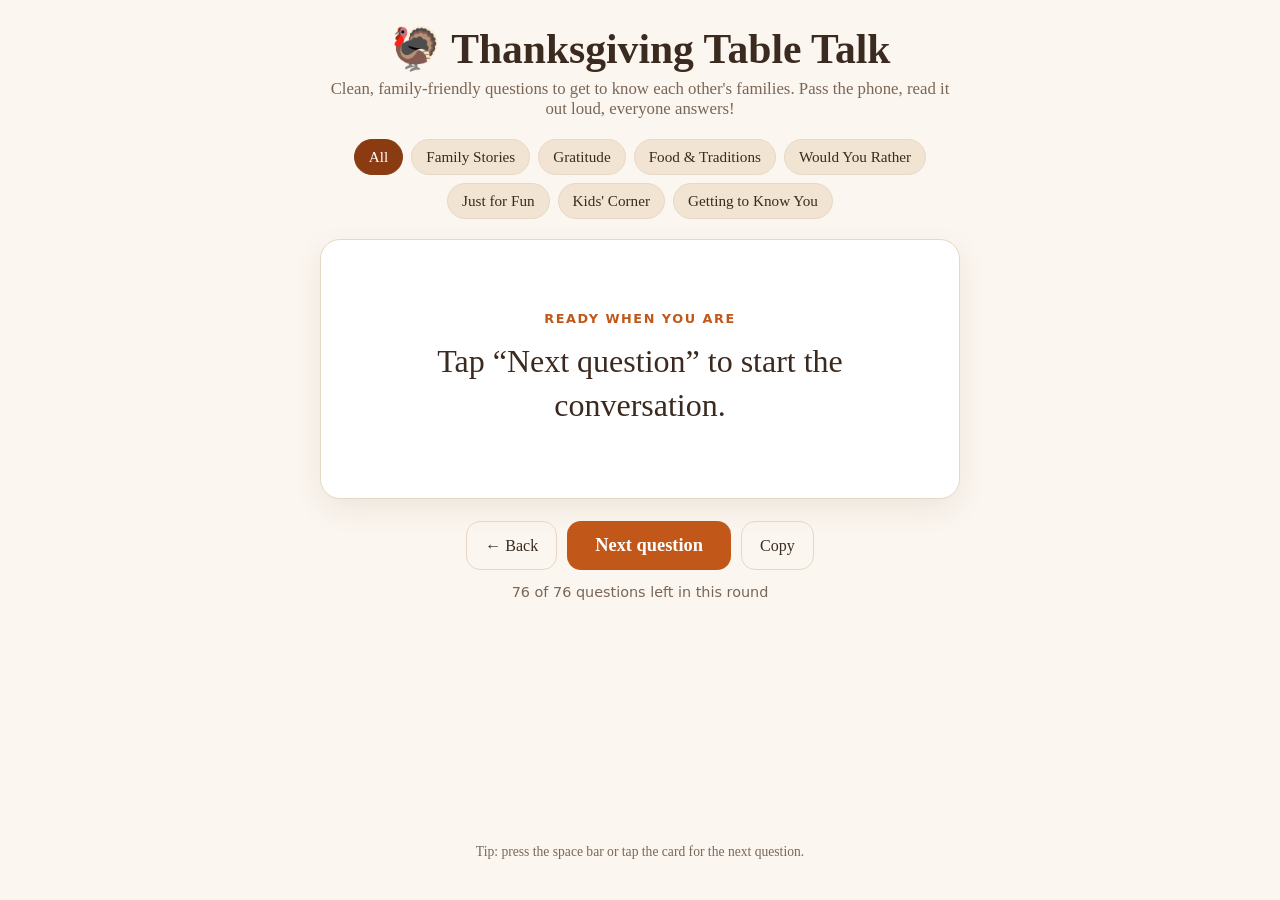
==== thanksgiving/index.html @ 098d4820 "Add Thanksgiving Table Talk icebreaker app Co-Authored-By: Claude Opus 5.5 <noreply@anthropic.com> C" ====
<!doctype html>
<html lang="en">
<head>
<meta charset="utf-8">
<meta name="viewport" content="width=device-width, initial-scale=1">
<title>Thanksgiving Table Talk</title>
<meta name="description" content="Family-friendly icebreaker questions for the Thanksgiving table.">
<link rel="icon" href="data:image/svg+xml,<svg xmlns='http://www.w3.org/2000/svg' viewBox='0 0 100 100'><text y='.9em' font-size='90'>🦃</text></svg>">
<style>
  :root {
    --bg: #fbf6ef; --card: #ffffff; --ink: #3b2a1f; --muted: #7a6656;
    --accent: #c2571a; --accent-ink: #fff; --chip: #f1e4d3; --chip-on: #8a3b12; --line: #e7d8c5;
  }
  @media (prefers-color-scheme: dark) {
    :root { --bg: #1f1813; --card: #2b221b; --ink: #f4e9dc; --muted: #bfa892;
      --accent: #e0752f; --accent-ink: #1f1813; --chip: #3a2e25; --chip-on: #e0752f; --line: #43362b; }
  }
  * { box-sizing: border-box; }
  body { margin: 0; background: var(--bg); color: var(--ink);
    font-family: Georgia, "Iowan Old Style", "Palatino Linotype", serif; min-height: 100vh;
    display: flex; flex-direction: column; align-items: center; padding: 24px 16px 40px; }
  header { text-align: center; max-width: 640px; }
  h1 { font-size: clamp(1.8rem, 5vw, 2.6rem); margin: 0 0 6px; }
  .sub { color: var(--muted); margin: 0 0 20px; font-size: 1.05rem; }
  .chips { display: flex; flex-wrap: wrap; gap: 8px; justify-content: center; max-width: 680px; margin-bottom: 20px; }
  .chip { border: 1px solid var(--line); background: var(--chip); color: var(--ink); border-radius: 999px;
    padding: 8px 14px; font: inherit; font-size: .95rem; cursor: pointer; }
  .chip[aria-pressed="true"] { background: var(--chip-on); color: #fff; border-color: var(--chip-on); }
  .card { background: var(--card); border: 1px solid var(--line); border-radius: 20px; width: 100%; max-width: 640px;
    min-height: 260px; padding: 32px 28px; display: flex; flex-direction: column; justify-content: center;
    box-shadow: 0 10px 30px rgba(80, 40, 10, .08); text-align: center; }
  .cat { text-transform: uppercase; letter-spacing: .12em; font-size: .8rem; color: var(--accent); margin-bottom: 14px;
    font-family: system-ui, sans-serif; font-weight: 600; }
  .q { font-size: clamp(1.4rem, 4.2vw, 2rem); line-height: 1.35; margin: 0; }
  .fade { animation: fade .35s ease; }
  @keyframes fade { from { opacity: 0; transform: translateY(6px); } to { opacity: 1; transform: none; } }
  .actions { display: flex; gap: 10px; margin-top: 22px; flex-wrap: wrap; justify-content: center; }
  button.primary { background: var(--accent); color: var(--accent-ink); border: 0; border-radius: 14px;
    padding: 14px 28px; font: inherit; font-size: 1.15rem; cursor: pointer; font-weight: bold; }
  button.ghost { background: transparent; color: var(--ink); border: 1px solid var(--line); border-radius: 14px;
    padding: 14px 18px; font: inherit; font-size: 1rem; cursor: pointer; }
  button:focus-visible, .chip:focus-visible { outline: 3px solid var(--accent); outline-offset: 2px; }
  .meta { color: var(--muted); font-size: .9rem; margin-top: 14px; font-family: system-ui, sans-serif; }
  footer { margin-top: auto; padding-top: 32px; color: var(--muted); font-size: .85rem; text-align: center; }
</style>
</head>
<body>
<header>
  <h1>🦃 Thanksgiving Table Talk</h1>
  <p class="sub">Clean, family-friendly questions to get to know each other's families. Pass the phone, read it out loud, everyone answers!</p>
</header>

<div class="chips" id="chips" role="group" aria-label="Question categories"></div>

<main class="card" aria-live="polite">
  <div class="cat" id="cat">Ready when you are</div>
  <p class="q" id="q">Tap “Next question” to start the conversation.</p>
</main>

<div class="actions">
  <button class="ghost" id="back" aria-label="Previous question">← Back</button>
  <button class="primary" id="next">Next question</button>
  <button class="ghost" id="copy">Copy</button>
</div>
<div class="meta" id="meta"></div>

<footer>Tip: press the space bar or tap the card for the next question.</footer>

<script>
const QUESTIONS = {
  "Family Stories": [
    "What's a story your family tells every year at holidays?",
    "Who in your family is the best storyteller, and what's their best story?",
    "What's the funniest thing that ever happened at a family gathering?",
    "What did your grandparents do for fun when they were kids?",
    "Is there a family recipe with a story behind it?",
    "What's something your parents did growing up that would surprise us?",
    "How did your parents or grandparents meet?",
    "What's a family tradition you'd like to start?",
    "What's the best road trip your family ever took?",
    "What's one thing your family is known for?",
    "Who taught you something important, and what was it?",
    "What's a family nickname and how did it start?"
  ],
  "Gratitude": [
    "What's one small thing that made you smile this year?",
    "Who is someone at this table you're thankful for, and why?",
    "What's something you have now that you once wished for?",
    "What's a kindness someone showed you that you still remember?",
    "What's a simple everyday thing you're grateful for?",
    "What's one thing you learned this year that you're glad you know?",
    "Which friend has made the biggest difference in your life?",
    "What's a place you're thankful you got to visit?",
    "What's a challenge this year that turned out to be a good thing?",
    "If you could thank one person from your past, who would it be?"
  ],
  "Food & Traditions": [
    "What's your must-have Thanksgiving dish?",
    "Stuffing or mashed potatoes — you can only pick one!",
    "What's the most unusual food your family eats on holidays?",
    "If you could add one new dish to Thanksgiving, what would it be?",
    "What was your favorite meal growing up?",
    "Pumpkin pie, apple pie, or pecan pie?",
    "Who is the best cook in your family, and what's their specialty?",
    "What's a holiday tradition from your family that others might find surprising?",
    "What's your favorite holiday smell?",
    "What's the best leftover creation you've ever made?",
    "Which holiday decoration or tradition makes it feel official?"
  ],
  "Would You Rather": [
    "Would you rather have Thanksgiving dinner on a beach or in a snowy cabin?",
    "Would you rather only eat side dishes or only eat dessert at Thanksgiving?",
    "Would you rather be able to talk to animals or speak every language?",
    "Would you rather live in the time of your grandparents or 50 years in the future?",
    "Would you rather have a pet dragon or a pet unicorn?",
    "Would you rather be a famous chef or a famous musician?",
    "Would you rather explore space or the bottom of the ocean?",
    "Would you rather always be 10 minutes early or 10 minutes late?",
    "Would you rather have a house in the trees or underground?",
    "Would you rather give up your phone for a month or dessert for a year?"
  ],
  "Just for Fun": [
    "If you could have dinner with anyone, past or present, who would it be?",
    "What's a talent you have that most people don't know about?",
    "If your family were a TV show, what would it be called?",
    "What would you do with a whole day off and no plans?",
    "What's a song that always gets you dancing?",
    "If you could instantly master any skill, what would it be?",
    "What's the best movie you've seen this year?",
    "If you could live anywhere in the world for a year, where?",
    "What's your favorite way to spend a Sunday?",
    "What's a hobby you'd love to try?",
    "If you won a free vacation tomorrow, where would you go?",
    "What's the best gift you've ever given someone?"
  ],
  "Kids' Corner": [
    "If you were a Thanksgiving food, what would you be?",
    "What superpower would you want and why?",
    "What's the silliest joke you know?",
    "If you could invent a new holiday, what would it celebrate?",
    "What animal would you be for a day?",
    "What's your favorite thing to do with your family?",
    "If you could make one rule for the whole world, what would it be?",
    "What do you want to be when you grow up?",
    "If a turkey could talk, what would it say?",
    "What's the best thing about being a kid?",
    "If your toys came to life, which one would you hang out with?"
  ],
  "Getting to Know You": [
    "Where did you grow up, and what was your neighborhood like?",
    "What was your very first job?",
    "What's something on your bucket list?",
    "What's the best advice you've ever received?",
    "What's a book or show you'd recommend to everyone here?",
    "What are you most looking forward to next year?",
    "What's something that always makes you laugh?",
    "What's a goal you're working toward right now?",
    "What three words would your friends use to describe you?",
    "What's your favorite season and why?"
  ]
};

const cats = Object.keys(QUESTIONS);
let active = new Set(cats);
let deck = [], history = [], pos = -1;

const $ = id => document.getElementById(id);
const chips = $("chips");

function renderChips() {
  chips.innerHTML = "";
  const all = document.createElement("button");
  all.className = "chip"; all.textContent = "All";
  all.setAttribute("aria-pressed", active.size === cats.length);
  all.onclick = () => { active = new Set(cats); rebuild(); };
  chips.appendChild(all);
  for (const c of cats) {
    const b = document.createElement("button");
    b.className = "chip"; b.textContent = c;
    b.setAttribute("aria-pressed", active.size !== cats.length && active.has(c));
    b.onclick = () => {
      if (active.size === cats.length) active = new Set([c]);
      else if (active.has(c)) { active.delete(c); if (!active.size) active = new Set(cats); }
      else active.add(c);
      rebuild();
    };
    chips.appendChild(b);
  }
}

function shuffle(a) { for (let i = a.length - 1; i > 0; i--) { const j = Math.floor(Math.random() * (i + 1)); [a[i], a[j]] = [a[j], a[i]]; } return a; }

function rebuild() {
  const seen = new Set(history.map(h => h.q));
  deck = shuffle(cats.filter(c => active.has(c)).flatMap(c => QUESTIONS[c].map(q => ({ c, q }))).filter(x => !seen.has(x.q)));
  renderChips(); updateMeta();
}

function show(item) {
  const qEl = $("q"), cEl = $("cat");
  qEl.classList.remove("fade"); void qEl.offsetWidth; qEl.classList.add("fade");
  cEl.textContent = item.c; qEl.textContent = item.q; updateMeta();
}

function next() {
  if (pos < history.length - 1) { pos++; return show(history[pos]); }
  if (!deck.length) {
    history = history.filter(h => !active.has(h.c)).concat([]); pos = history.length - 1;
    rebuild();
    $("cat").textContent = "You've seen them all! 🎉"; $("q").textContent = "Shuffling a fresh round — tap next to keep going.";
    return;
  }
  const item = deck.pop(); history.push(item); pos = history.length - 1; show(item);
}
function back() { if (pos > 0) { pos--; show(history[pos]); } }

function updateMeta() {
  const total = cats.filter(c => active.has(c)).reduce((n, c) => n + QUESTIONS[c].length, 0);
  $("meta").textContent = `${deck.length} of ${total} questions left in this round`;
}

$("next").onclick = next; $("back").onclick = back;
document.querySelector(".card").onclick = next;
$("copy").onclick = async () => {
  try { await navigator.clipboard.writeText($("q").textContent); $("copy").textContent = "Copied!"; }
  catch { $("copy").textContent = "Can't copy"; }
  setTimeout(() => $("copy").textContent = "Copy", 1200);
};
document.addEventListener("keydown", e => {
  if (e.target.tagName === "BUTTON") return;
  if (e.code === "Space" || e.key === "ArrowRight") { e.preventDefault(); next(); }
  if (e.key === "ArrowLeft") back();
});

rebuild();
</script>
</body>
</html>
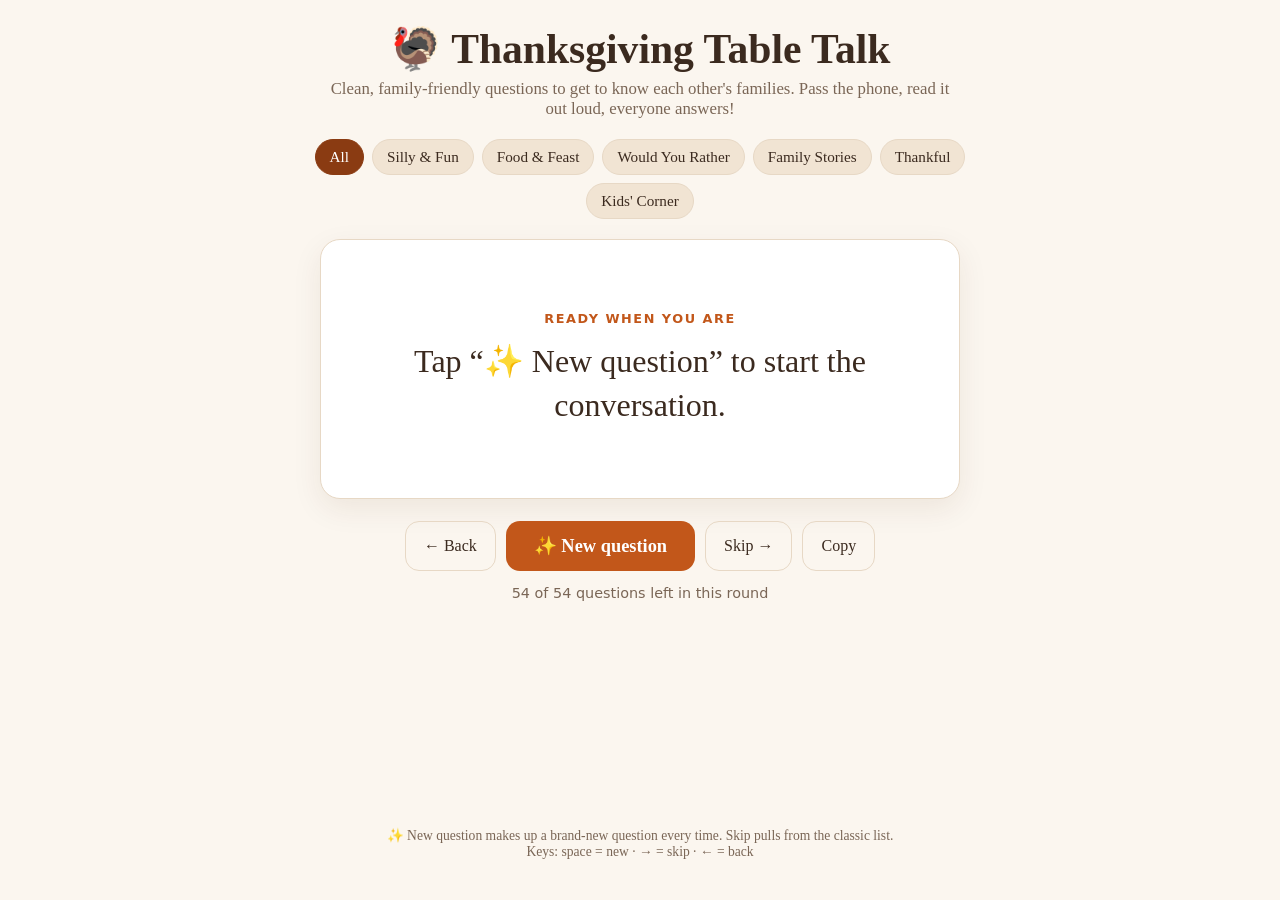
==== commit 2b913d75: "Table Talk: question generator, skip button, lighter question set Co-Authored-By: Claude Opus 5.5 <n" ====
--- a/thanksgiving/index.html
+++ b/thanksgiving/index.html
@@ -54,84 +54,76 @@
 
 <main class="card" aria-live="polite">
   <div class="cat" id="cat">Ready when you are</div>
-  <p class="q" id="q">Tap “Next question” to start the conversation.</p>
+  <p class="q" id="q">Tap “✨ New question” to start the conversation.</p>
 </main>
 
 <div class="actions">
   <button class="ghost" id="back" aria-label="Previous question">← Back</button>
-  <button class="primary" id="next">Next question</button>
+  <button class="primary" id="gen">✨ New question</button>
+  <button class="ghost" id="next" aria-label="Skip to next question">Skip →</button>
   <button class="ghost" id="copy">Copy</button>
 </div>
 <div class="meta" id="meta"></div>
 
-<footer>Tip: press the space bar or tap the card for the next question.</footer>
+<footer>✨ New question makes up a brand-new question every time. Skip pulls from the classic list.<br>Keys: space = new · → = skip · ← = back</footer>
 
 <script>
 const QUESTIONS = {
-  "Family Stories": [
-    "What's a story your family tells every year at holidays?",
-    "Who in your family is the best storyteller, and what's their best story?",
-    "What's the funniest thing that ever happened at a family gathering?",
-    "What did your grandparents do for fun when they were kids?",
-    "Is there a family recipe with a story behind it?",
-    "What's something your parents did growing up that would surprise us?",
-    "How did your parents or grandparents meet?",
-    "What's a family tradition you'd like to start?",
-    "What's the best road trip your family ever took?",
-    "What's one thing your family is known for?",
-    "Who taught you something important, and what was it?",
-    "What's a family nickname and how did it start?"
-  ],
-  "Gratitude": [
-    "What's one small thing that made you smile this year?",
-    "Who is someone at this table you're thankful for, and why?",
-    "What's something you have now that you once wished for?",
-    "What's a kindness someone showed you that you still remember?",
-    "What's a simple everyday thing you're grateful for?",
-    "What's one thing you learned this year that you're glad you know?",
-    "Which friend has made the biggest difference in your life?",
-    "What's a place you're thankful you got to visit?",
-    "What's a challenge this year that turned out to be a good thing?",
-    "If you could thank one person from your past, who would it be?"
-  ],
-  "Food & Traditions": [
+  "Silly & Fun": [
+    "If your pet could talk, what's the first thing it would complain about?",
+    "What's the weirdest food combo you secretly love?",
+    "If you were a kitchen appliance, which one would you be?",
+    "What would your wrestling or superhero name be?",
+    "What's a song you know every single word to?",
+    "If you could only eat one color of food forever, which color?",
+    "What's the most useless talent you have?",
+    "If you had a theme song that played when you walked in, what would it be?",
+    "What would you name a pet turkey?",
+    "What's your go-to dance move?",
+    "If you could swap lives with a cartoon character for a day, who?",
+    "What's the funniest word you know?"
+  ],
+  "Food & Feast": [
     "What's your must-have Thanksgiving dish?",
     "Stuffing or mashed potatoes — you can only pick one!",
+    "Pumpkin pie, apple pie, or pecan pie?",
+    "What's the best leftover sandwich you've ever made?",
+    "If you could add one totally new dish to Thanksgiving, what would it be?",
+    "Gravy on everything — yes or no?",
+    "What's your favorite holiday smell?",
+    "Who in your family makes the best dessert?",
     "What's the most unusual food your family eats on holidays?",
-    "If you could add one new dish to Thanksgiving, what would it be?",
-    "What was your favorite meal growing up?",
-    "Pumpkin pie, apple pie, or pecan pie?",
-    "Who is the best cook in your family, and what's their specialty?",
-    "What's a holiday tradition from your family that others might find surprising?",
-    "What's your favorite holiday smell?",
-    "What's the best leftover creation you've ever made?",
-    "Which holiday decoration or tradition makes it feel official?"
+    "Cranberry sauce: can-shaped or homemade?"
   ],
   "Would You Rather": [
-    "Would you rather have Thanksgiving dinner on a beach or in a snowy cabin?",
-    "Would you rather only eat side dishes or only eat dessert at Thanksgiving?",
-    "Would you rather be able to talk to animals or speak every language?",
-    "Would you rather live in the time of your grandparents or 50 years in the future?",
+    "Would you rather have Thanksgiving on a beach or in a snowy cabin?",
+    "Would you rather only eat side dishes or only eat dessert?",
+    "Would you rather talk to animals or speak every language?",
     "Would you rather have a pet dragon or a pet unicorn?",
-    "Would you rather be a famous chef or a famous musician?",
     "Would you rather explore space or the bottom of the ocean?",
-    "Would you rather always be 10 minutes early or 10 minutes late?",
-    "Would you rather have a house in the trees or underground?",
-    "Would you rather give up your phone for a month or dessert for a year?"
-  ],
-  "Just for Fun": [
-    "If you could have dinner with anyone, past or present, who would it be?",
-    "What's a talent you have that most people don't know about?",
-    "If your family were a TV show, what would it be called?",
-    "What would you do with a whole day off and no plans?",
-    "What's a song that always gets you dancing?",
-    "If you could instantly master any skill, what would it be?",
-    "What's the best movie you've seen this year?",
-    "If you could live anywhere in the world for a year, where?",
-    "What's your favorite way to spend a Sunday?",
-    "What's a hobby you'd love to try?",
-    "If you won a free vacation tomorrow, where would you go?",
-    "What's the best gift you've ever given someone?"
+    "Would you rather live in a treehouse or a castle?",
+    "Would you rather be able to fly or be invisible?",
+    "Would you rather always have to sing or always have to dance?",
+    "Would you rather eat pie for breakfast or pancakes for dinner?",
+    "Would you rather have a robot chef or a robot that does dishes?"
+  ],
+  "Family Stories": [
+    "What's a funny story your family always tells at holidays?",
+    "Who's the best storyteller in your family?",
+    "What's the best road trip your family ever took?",
+    "What's a family nickname and how did it start?",
+    "What's one thing your family is known for?",
+    "What did your grandparents do for fun as kids?",
+    "What's a family tradition you love?",
+    "What's the funniest thing that ever happened at a family dinner?"
+  ],
+  "Thankful": [
+    "What's one small thing that made you smile this year?",
+    "Who at this table are you thankful for, and why?",
+    "What's a simple everyday thing you're grateful for?",
+    "What's your favorite memory from this year?",
+    "What's something you learned this year that you're glad you know?",
+    "What's a place you're thankful you got to visit?"
   ],
   "Kids' Corner": [
     "If you were a Thanksgiving food, what would you be?",
@@ -139,26 +131,53 @@
     "What's the silliest joke you know?",
     "If you could invent a new holiday, what would it celebrate?",
     "What animal would you be for a day?",
-    "What's your favorite thing to do with your family?",
-    "If you could make one rule for the whole world, what would it be?",
-    "What do you want to be when you grow up?",
     "If a turkey could talk, what would it say?",
-    "What's the best thing about being a kid?",
-    "If your toys came to life, which one would you hang out with?"
-  ],
-  "Getting to Know You": [
-    "Where did you grow up, and what was your neighborhood like?",
-    "What was your very first job?",
-    "What's something on your bucket list?",
-    "What's the best advice you've ever received?",
-    "What's a book or show you'd recommend to everyone here?",
-    "What are you most looking forward to next year?",
-    "What's something that always makes you laugh?",
-    "What's a goal you're working toward right now?",
-    "What three words would your friends use to describe you?",
-    "What's your favorite season and why?"
+    "If your toys came to life, which one would you hang out with?",
+    "If you could make one rule for the whole world, what would it be?"
   ]
 };
+
+// ---- Question generator: mixes fun pieces into brand-new questions ----
+const pick = a => a[Math.floor(Math.random() * a.length)];
+const G = {
+  food: ["pumpkin pie","mashed potatoes","cranberry sauce","stuffing","mac and cheese","sweet potato casserole","dinner rolls","green bean casserole","pecan pie","corn on the cob","gravy","whipped cream"],
+  animal: ["a turkey","a penguin","a golden retriever","a sloth","a raccoon","a llama","a squirrel","a cat","a giraffe","an owl","a dolphin","a hedgehog"],
+  person: ["a pirate","an astronaut","a famous chef","a wizard","a superhero","a cowboy","a mermaid","a detective","a rock star","a game show host"],
+  place: ["the moon","a pirate ship","a castle","a tropical island","a treehouse","the North Pole","a giant cruise ship","a log cabin","a submarine","a hot air balloon"],
+  power: ["fly","turn invisible","talk to animals","freeze time","teleport","read minds","breathe underwater","shrink to the size of an ant","make any food appear","become a giant"],
+  thing: ["your shoes","the fridge","your car","the TV remote","your pillow","the family dog","the oven","your backpack","the couch","your phone"],
+  activity: ["a pie-eating contest","a talent show","a family dance-off","a snowball fight","a pillow fort contest","a cooking competition","a karaoke battle","a trivia night","a backyard football game","a scavenger hunt"],
+  decade: ["the 1920s","the 1950s","the 1970s","the 1980s","the 1990s","the year 3000"],
+  job: ["zookeeper","ice cream taster","astronaut","chef","firefighter","video game designer","park ranger","pastry chef","marine biologist","inventor"],
+};
+const TEMPLATES = [
+  () => `Would you rather eat ${pick(G.food)} every day for a year or never eat it again?`,
+  () => { const a = pick(G.food); let b; do { b = pick(G.food); } while (b === a); return `Would you rather give up ${a} or ${b} at Thanksgiving?`; },
+  () => `If you could have Thanksgiving dinner on ${pick(G.place)}, who would you invite?`,
+  () => `If ${pick(G.animal)} came to Thanksgiving dinner, what would it bring?`,
+  () => `If you were ${pick(G.person)} for a day, what would you do first?`,
+  () => { const [a, b] = shuffle([...G.power]); return `Would you rather be able to ${a} or ${b}?`; },
+  () => `If you could ${pick(G.power)} just for Thanksgiving, how would you use it?`,
+  () => `If ${pick(G.thing)} could talk, what would it say about you?`,
+  () => `Who at this table would win ${pick(G.activity)}?`,
+  () => `If our family had ${pick(G.activity)}, what would your secret strategy be?`,
+  () => `If you lived in ${pick(G.decade)}, what would you miss most about today?`,
+  () => `What would your Thanksgiving look like in ${pick(G.decade)}?`,
+  () => `If you were a ${pick(G.job)}, what would your best day at work look like?`,
+  () => `What's the best topping you could put on ${pick(G.food)}?`,
+  () => `If ${pick(G.food)} were a person, what would its personality be like?`,
+  () => { const [a, b] = shuffle([...G.animal]); return `Would you rather have ${a} or ${b} as a pet?`; },
+  () => `If you were ${pick(G.animal)}, what would you be most thankful for?`,
+  () => `What's one thing you'd bring on a trip to ${pick(G.place)}?`,
+  () => `Who here would make the best ${pick(G.job)}, and why?`,
+  () => `If ${pick(G.person)} cooked Thanksgiving dinner, what would be on the menu?`,
+];
+function generate() {
+  let q, tries = 0;
+  do { q = pick(TEMPLATES)().replace(/\ba ([aeiou])/g, "an $1"); tries++; }
+  while (history.some(h => h.q === q) && tries < 20);
+  return { c: "✨ Freshly made", q };
+}
 
 const cats = Object.keys(QUESTIONS);
 let active = new Set(cats);
@@ -212,6 +231,10 @@
   }
   const item = deck.pop(); history.push(item); pos = history.length - 1; show(item);
 }
+function gen() {
+  history = history.slice(0, pos + 1);
+  const item = generate(); history.push(item); pos = history.length - 1; show(item);
+}
 function back() { if (pos > 0) { pos--; show(history[pos]); } }
 
 function updateMeta() {
@@ -219,8 +242,8 @@
   $("meta").textContent = `${deck.length} of ${total} questions left in this round`;
 }
 
-$("next").onclick = next; $("back").onclick = back;
-document.querySelector(".card").onclick = next;
+$("next").onclick = next; $("back").onclick = back; $("gen").onclick = gen;
+document.querySelector(".card").onclick = gen;
 $("copy").onclick = async () => {
   try { await navigator.clipboard.writeText($("q").textContent); $("copy").textContent = "Copied!"; }
   catch { $("copy").textContent = "Can't copy"; }
@@ -228,7 +251,8 @@
 };
 document.addEventListener("keydown", e => {
   if (e.target.tagName === "BUTTON") return;
-  if (e.code === "Space" || e.key === "ArrowRight") { e.preventDefault(); next(); }
+  if (e.code === "Space") { e.preventDefault(); gen(); }
+  if (e.key === "ArrowRight") next();
   if (e.key === "ArrowLeft") back();
 });
 
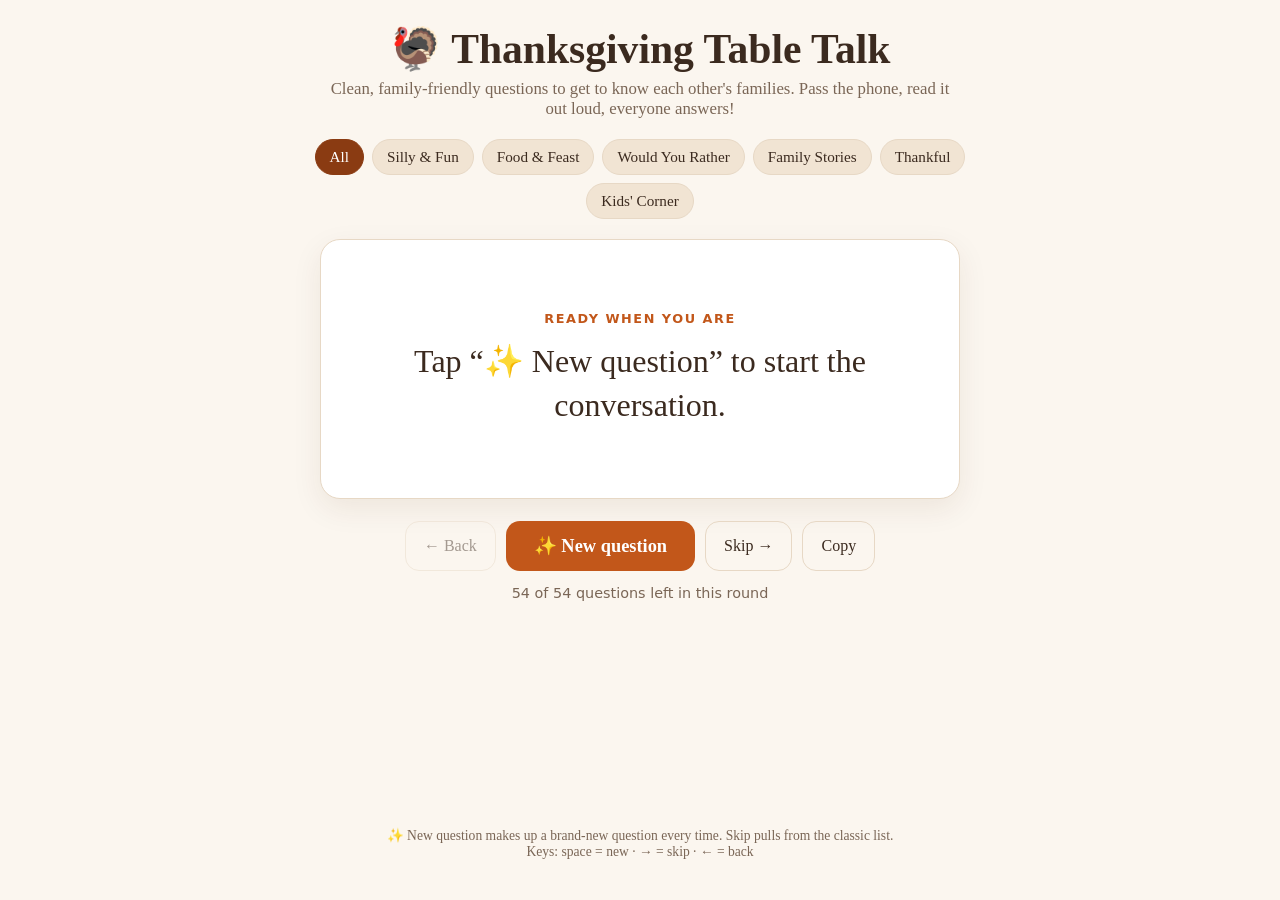
==== commit a2cdf403: "Table Talk: category-aware question generator, copy fallback, browser tests - ✨ New question now onl" ====
--- a/thanksgiving/index.html
+++ b/thanksgiving/index.html
@@ -39,6 +39,7 @@
     padding: 14px 28px; font: inherit; font-size: 1.15rem; cursor: pointer; font-weight: bold; }
   button.ghost { background: transparent; color: var(--ink); border: 1px solid var(--line); border-radius: 14px;
     padding: 14px 18px; font: inherit; font-size: 1rem; cursor: pointer; }
+  button:disabled { opacity: .45; cursor: default; }
   button:focus-visible, .chip:focus-visible { outline: 3px solid var(--accent); outline-offset: 2px; }
   .meta { color: var(--muted); font-size: .9rem; margin-top: 14px; font-family: system-ui, sans-serif; }
   footer { margin-top: auto; padding-top: 32px; color: var(--muted); font-size: .85rem; text-align: center; }
@@ -58,7 +59,7 @@
 </main>
 
 <div class="actions">
-  <button class="ghost" id="back" aria-label="Previous question">← Back</button>
+  <button class="ghost" id="back" aria-label="Previous question" disabled>← Back</button>
   <button class="primary" id="gen">✨ New question</button>
   <button class="ghost" id="next" aria-label="Skip to next question">Skip →</button>
   <button class="ghost" id="copy">Copy</button>
@@ -138,7 +139,9 @@
 };
 
 // ---- Question generator: mixes fun pieces into brand-new questions ----
+// Each pattern is tagged with the categories it fits, so the category buttons apply to ✨ New question too.
 const pick = a => a[Math.floor(Math.random() * a.length)];
+const two = a => shuffle([...a]).slice(0, 2);
 const G = {
   food: ["pumpkin pie","mashed potatoes","cranberry sauce","stuffing","mac and cheese","sweet potato casserole","dinner rolls","green bean casserole","pecan pie","corn on the cob","gravy","whipped cream"],
   animal: ["a turkey","a penguin","a golden retriever","a sloth","a raccoon","a llama","a squirrel","a cat","a giraffe","an owl","a dolphin","a hedgehog"],
@@ -149,39 +152,55 @@
   activity: ["a pie-eating contest","a talent show","a family dance-off","a snowball fight","a pillow fort contest","a cooking competition","a karaoke battle","a trivia night","a backyard football game","a scavenger hunt"],
   decade: ["the 1920s","the 1950s","the 1970s","the 1980s","the 1990s","the year 3000"],
   job: ["zookeeper","ice cream taster","astronaut","chef","firefighter","video game designer","park ranger","pastry chef","marine biologist","inventor"],
+  skill: ["ride a bike","cook","swim","tie your shoes","drive","bake cookies","play a card game","fish","dance","tell a good joke"],
+  memory: ["a car ride","a holiday dinner","a family pet","a vacation","a birthday party","a snow day","a kitchen mishap","a camping trip","a wedding","a family game night"],
+  favorite: ["song","meal","book","trip","surprise","movie","game","day","holiday tradition","outfit"],
+  kindness: ["making you laugh","the best hugs","good advice","amazing cooking","always showing up","teaching you something","being patient with you"],
+  season: ["fall","winter","spring","summer","the holidays","this past year"],
 };
 const TEMPLATES = [
-  () => `Would you rather eat ${pick(G.food)} every day for a year or never eat it again?`,
-  () => { const a = pick(G.food); let b; do { b = pick(G.food); } while (b === a); return `Would you rather give up ${a} or ${b} at Thanksgiving?`; },
-  () => `If you could have Thanksgiving dinner on ${pick(G.place)}, who would you invite?`,
-  () => `If ${pick(G.animal)} came to Thanksgiving dinner, what would it bring?`,
-  () => `If you were ${pick(G.person)} for a day, what would you do first?`,
-  () => { const [a, b] = shuffle([...G.power]); return `Would you rather be able to ${a} or ${b}?`; },
-  () => `If you could ${pick(G.power)} just for Thanksgiving, how would you use it?`,
-  () => `If ${pick(G.thing)} could talk, what would it say about you?`,
-  () => `Who at this table would win ${pick(G.activity)}?`,
-  () => `If our family had ${pick(G.activity)}, what would your secret strategy be?`,
-  () => `If you lived in ${pick(G.decade)}, what would you miss most about today?`,
-  () => `What would your Thanksgiving look like in ${pick(G.decade)}?`,
-  () => `If you were a ${pick(G.job)}, what would your best day at work look like?`,
-  () => `What's the best topping you could put on ${pick(G.food)}?`,
-  () => `If ${pick(G.food)} were a person, what would its personality be like?`,
-  () => { const [a, b] = shuffle([...G.animal]); return `Would you rather have ${a} or ${b} as a pet?`; },
-  () => `If you were ${pick(G.animal)}, what would you be most thankful for?`,
-  () => `What's one thing you'd bring on a trip to ${pick(G.place)}?`,
-  () => `Who here would make the best ${pick(G.job)}, and why?`,
-  () => `If ${pick(G.person)} cooked Thanksgiving dinner, what would be on the menu?`,
+  { cats: ["Food & Feast","Would You Rather"], make: () => `Would you rather eat ${pick(G.food)} every day for a year or never eat it again?` },
+  { cats: ["Food & Feast","Would You Rather"], make: () => { const [a, b] = two(G.food); return `Would you rather give up ${a} or ${b} at Thanksgiving?`; } },
+  { cats: ["Food & Feast"], make: () => `What's the best topping you could put on ${pick(G.food)}?` },
+  { cats: ["Food & Feast","Kids' Corner"], make: () => `If ${pick(G.food)} were a person, what would its personality be like?` },
+  { cats: ["Food & Feast","Silly & Fun"], make: () => `If ${pick(G.person)} cooked Thanksgiving dinner, what would be on the menu?` },
+  { cats: ["Food & Feast","Family Stories"], make: () => `Who in your family makes the best ${pick(G.food)}?` },
+  { cats: ["Would You Rather","Kids' Corner"], make: () => { const [a, b] = two(G.power); return `Would you rather be able to ${a} or ${b}?`; } },
+  { cats: ["Would You Rather","Kids' Corner"], make: () => { const [a, b] = two(G.animal); return `Would you rather have ${a} or ${b} as a pet?`; } },
+  { cats: ["Would You Rather","Silly & Fun"], make: () => { const [a, b] = two(G.place); return `Would you rather spend Thanksgiving on ${a} or ${b}?`; } },
+  { cats: ["Would You Rather"], make: () => { const [a, b] = two(G.activity); return `Would you rather win ${a} or ${b}?`; } },
+  { cats: ["Silly & Fun"], make: () => `If you could have Thanksgiving dinner on ${pick(G.place)}, who would you invite?` },
+  { cats: ["Silly & Fun","Kids' Corner"], make: () => `If ${pick(G.animal)} came to Thanksgiving dinner, what would it bring?` },
+  { cats: ["Silly & Fun","Kids' Corner"], make: () => `If you were ${pick(G.person)} for a day, what would you do first?` },
+  { cats: ["Silly & Fun","Kids' Corner"], make: () => `If you could ${pick(G.power)} just for Thanksgiving, how would you use it?` },
+  { cats: ["Silly & Fun","Kids' Corner"], make: () => `If ${pick(G.thing)} could talk, what would it say about you?` },
+  { cats: ["Silly & Fun"], make: () => `If our family had ${pick(G.activity)}, what would your secret strategy be?` },
+  { cats: ["Silly & Fun"], make: () => `What would Thanksgiving look like in ${pick(G.decade)}?` },
+  { cats: ["Silly & Fun"], make: () => `What's one thing you'd bring on a trip to ${pick(G.place)}?` },
+  { cats: ["Kids' Corner"], make: () => `If you were a ${pick(G.job)}, what would your best day at work look like?` },
+  { cats: ["Kids' Corner","Thankful"], make: () => `If you were ${pick(G.animal)}, what would you be most thankful for?` },
+  { cats: ["Family Stories","Silly & Fun"], make: () => `Who at this table would win ${pick(G.activity)}?` },
+  { cats: ["Family Stories"], make: () => `Who here would make the best ${pick(G.job)}, and why?` },
+  { cats: ["Family Stories"], make: () => `What's a funny family story about ${pick(G.memory)}?` },
+  { cats: ["Family Stories"], make: () => `What was your favorite ${pick(G.favorite)} growing up?` },
+  { cats: ["Family Stories","Thankful"], make: () => `Who taught you how to ${pick(G.skill)}?` },
+  { cats: ["Thankful"], make: () => `What's something about ${pick(G.season)} you're thankful for?` },
+  { cats: ["Thankful"], make: () => `What's a ${pick(G.favorite)} from this year that made you happy?` },
+  { cats: ["Thankful"], make: () => `Who at this table would you thank for ${pick(G.kindness)}?` },
+  { cats: ["Thankful"], make: () => `If you lived in ${pick(G.decade)}, what would you miss most about today?` },
 ];
 function generate() {
-  let q, tries = 0;
-  do { q = pick(TEMPLATES)().replace(/\ba ([aeiou])/g, "an $1"); tries++; }
-  while (history.some(h => h.q === q) && tries < 20);
-  return { c: "✨ Freshly made", q };
+  const pool = TEMPLATES.filter(t => t.cats.some(c => active.has(c)));
+  let t, q, tries = 0;
+  do { t = pick(pool); q = t.make().replace(/\ba ([aeiou])/g, "an $1"); tries++; }
+  while (history.some(h => h.q === q) && tries < 30);
+  const fits = t.cats.filter(c => active.has(c));
+  return { c: pick(fits), q, gen: true };
 }
 
 const cats = Object.keys(QUESTIONS);
 let active = new Set(cats);
-let deck = [], history = [], pos = -1;
+let deck = [], history = [], pos = -1, roundStart = 0;
 
 const $ = id => document.getElementById(id);
 const chips = $("chips");
@@ -210,7 +229,7 @@
 function shuffle(a) { for (let i = a.length - 1; i > 0; i--) { const j = Math.floor(Math.random() * (i + 1)); [a[i], a[j]] = [a[j], a[i]]; } return a; }
 
 function rebuild() {
-  const seen = new Set(history.map(h => h.q));
+  const seen = new Set(history.slice(roundStart).map(h => h.q));
   deck = shuffle(cats.filter(c => active.has(c)).flatMap(c => QUESTIONS[c].map(q => ({ c, q }))).filter(x => !seen.has(x.q)));
   renderChips(); updateMeta();
 }
@@ -218,13 +237,14 @@
 function show(item) {
   const qEl = $("q"), cEl = $("cat");
   qEl.classList.remove("fade"); void qEl.offsetWidth; qEl.classList.add("fade");
-  cEl.textContent = item.c; qEl.textContent = item.q; updateMeta();
+  cEl.textContent = item.gen ? `${item.c} · ✨ new` : item.c; qEl.textContent = item.q; updateMeta();
+  $("back").disabled = pos <= 0;
 }
 
 function next() {
   if (pos < history.length - 1) { pos++; return show(history[pos]); }
   if (!deck.length) {
-    history = history.filter(h => !active.has(h.c)).concat([]); pos = history.length - 1;
+    roundStart = history.length; pos = history.length; $("back").disabled = pos <= 0;
     rebuild();
     $("cat").textContent = "You've seen them all! 🎉"; $("q").textContent = "Shuffling a fresh round — tap next to keep going.";
     return;
@@ -244,10 +264,18 @@
 
 $("next").onclick = next; $("back").onclick = back; $("gen").onclick = gen;
 document.querySelector(".card").onclick = gen;
+function copyFallback(text) {
+  const t = document.createElement("textarea"); t.value = text; t.setAttribute("readonly", "");
+  t.style.position = "fixed"; t.style.opacity = "0"; document.body.appendChild(t); t.select();
+  let done = false; try { done = document.execCommand("copy"); } catch {} t.remove(); return done;
+}
 $("copy").onclick = async () => {
-  try { await navigator.clipboard.writeText($("q").textContent); $("copy").textContent = "Copied!"; }
-  catch { $("copy").textContent = "Can't copy"; }
-  setTimeout(() => $("copy").textContent = "Copy", 1200);
+  const text = $("q").textContent, btn = $("copy");
+  let done = false;
+  try { await Promise.race([navigator.clipboard.writeText(text), new Promise((_, no) => setTimeout(no, 800))]); done = true; }
+  catch { done = copyFallback(text); }
+  btn.textContent = done ? "Copied!" : "Can't copy";
+  setTimeout(() => btn.textContent = "Copy", 1200);
 };
 document.addEventListener("keydown", e => {
   if (e.target.tagName === "BUTTON") return;
